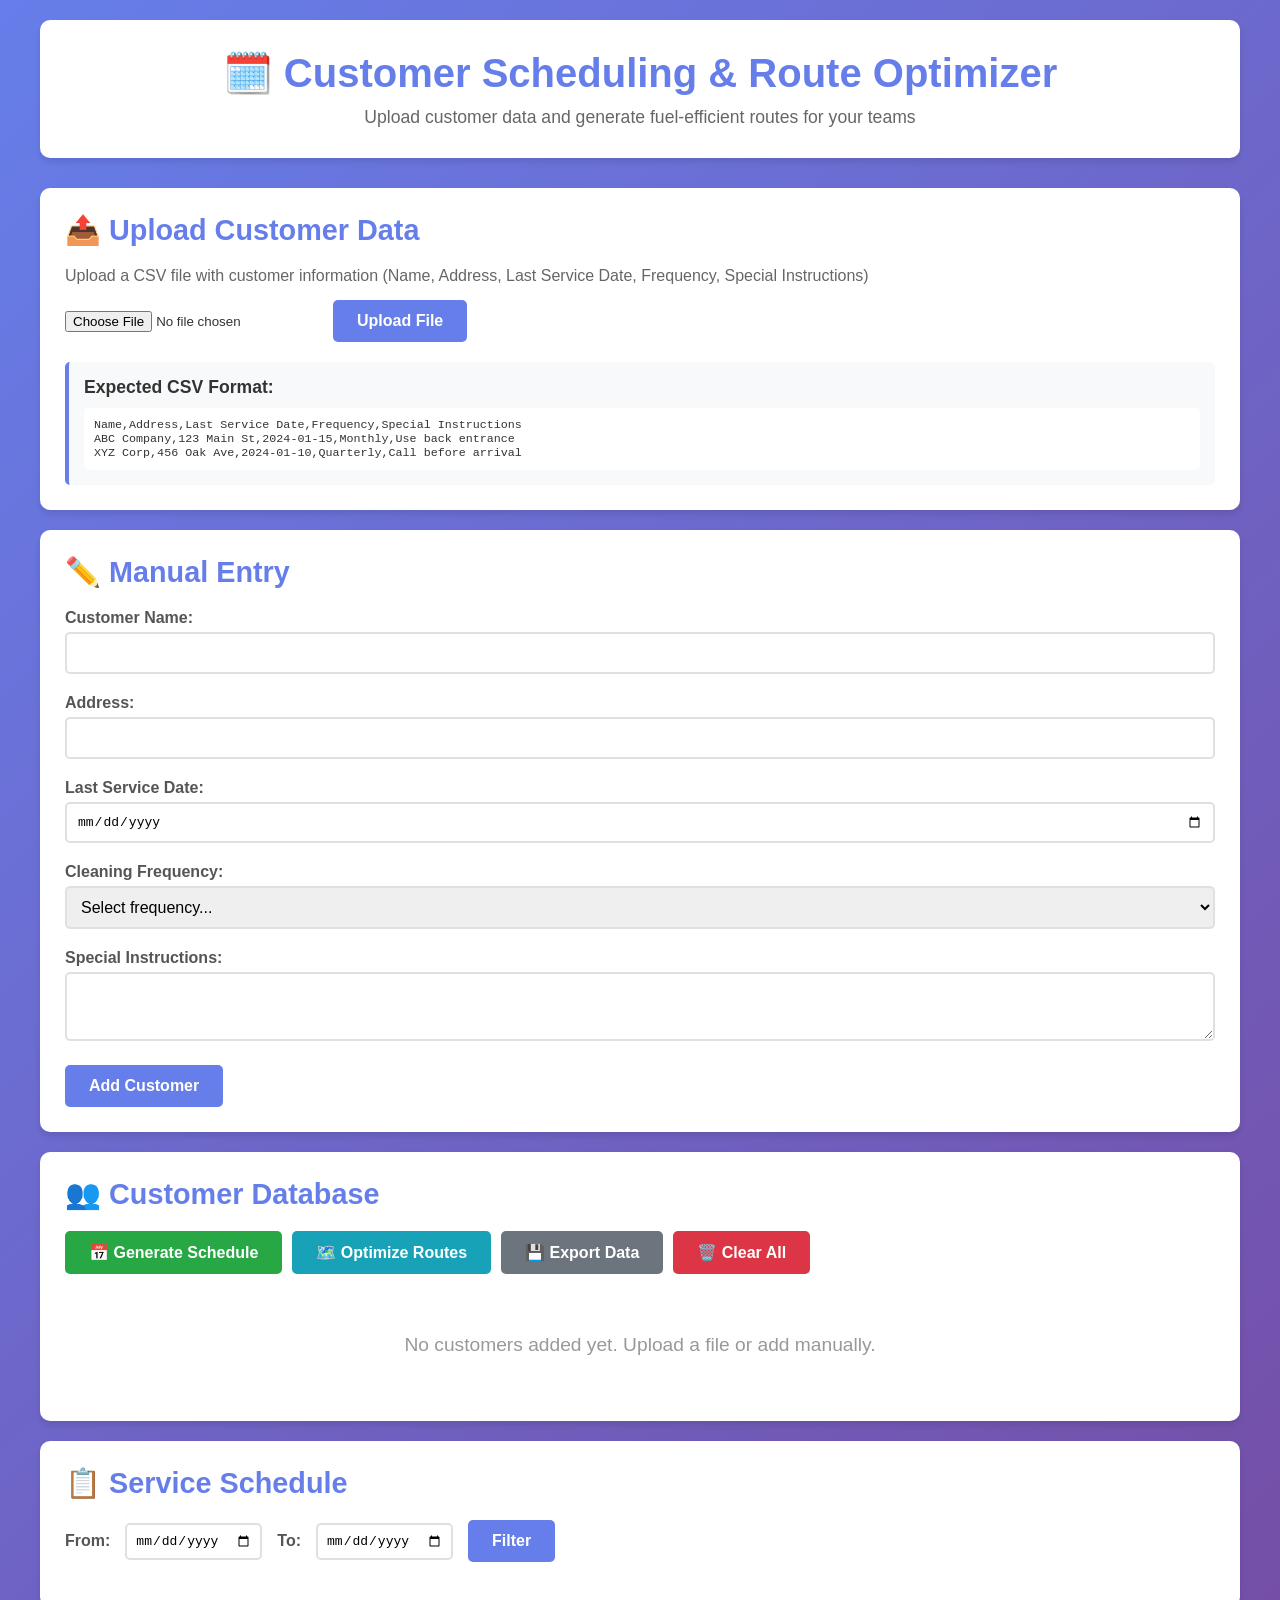
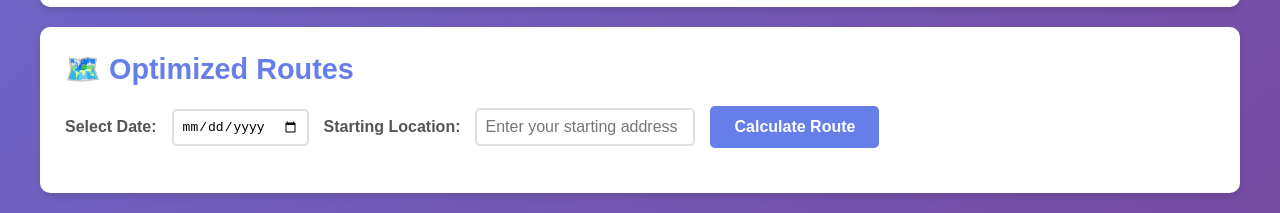
==== index.html @ 5be9d3c0 "Add complete customer scheduling and route optimization application Co-authored-by: 1stn4most <18367" ====
<!DOCTYPE html>
<html lang="en">
<head>
    <meta charset="UTF-8">
    <meta name="viewport" content="width=device-width, initial-scale=1.0">
    <title>Customer Scheduling & Route Optimizer</title>
    <link rel="stylesheet" href="styles.css">
</head>
<body>
    <div class="container">
        <header>
            <h1>🗓️ Customer Scheduling & Route Optimizer</h1>
            <p>Upload customer data and generate fuel-efficient routes for your teams</p>
        </header>

        <div class="main-content">
            <!-- Upload Section -->
            <section class="card upload-section">
                <h2>📤 Upload Customer Data</h2>
                <p class="info-text">Upload a CSV file with customer information (Name, Address, Last Service Date, Frequency, Special Instructions)</p>
                <div class="upload-area">
                    <input type="file" id="fileInput" accept=".csv,.xlsx" />
                    <button id="uploadBtn" class="btn btn-primary">Upload File</button>
                    <span id="fileName" class="file-name"></span>
                </div>
                <div class="sample-format">
                    <h3>Expected CSV Format:</h3>
                    <pre>Name,Address,Last Service Date,Frequency,Special Instructions
ABC Company,123 Main St,2024-01-15,Monthly,Use back entrance
XYZ Corp,456 Oak Ave,2024-01-10,Quarterly,Call before arrival</pre>
                </div>
            </section>

            <!-- Manual Entry Section -->
            <section class="card manual-entry">
                <h2>✏️ Manual Entry</h2>
                <form id="customerForm">
                    <div class="form-group">
                        <label for="customerName">Customer Name:</label>
                        <input type="text" id="customerName" required>
                    </div>
                    <div class="form-group">
                        <label for="customerAddress">Address:</label>
                        <input type="text" id="customerAddress" required>
                    </div>
                    <div class="form-group">
                        <label for="lastServiceDate">Last Service Date:</label>
                        <input type="date" id="lastServiceDate" required>
                    </div>
                    <div class="form-group">
                        <label for="frequency">Cleaning Frequency:</label>
                        <select id="frequency" required>
                            <option value="">Select frequency...</option>
                            <option value="Weekly">Weekly</option>
                            <option value="Bi-Weekly">Bi-Weekly</option>
                            <option value="Semi-Monthly">Semi-Monthly</option>
                            <option value="Monthly">Monthly</option>
                            <option value="Quarterly">Quarterly</option>
                            <option value="Semi-Annually">Semi-Annually</option>
                            <option value="Annually">Annually</option>
                        </select>
                    </div>
                    <div class="form-group">
                        <label for="specialInstructions">Special Instructions:</label>
                        <textarea id="specialInstructions" rows="3"></textarea>
                    </div>
                    <button type="submit" class="btn btn-primary">Add Customer</button>
                </form>
            </section>

            <!-- Customer List -->
            <section class="card customer-list">
                <h2>👥 Customer Database</h2>
                <div class="toolbar">
                    <button id="generateScheduleBtn" class="btn btn-success">📅 Generate Schedule</button>
                    <button id="optimizeRouteBtn" class="btn btn-info">🗺️ Optimize Routes</button>
                    <button id="exportBtn" class="btn btn-secondary">💾 Export Data</button>
                    <button id="clearAllBtn" class="btn btn-danger">🗑️ Clear All</button>
                </div>
                <div id="customerTable"></div>
            </section>

            <!-- Schedule View -->
            <section class="card schedule-view" id="scheduleView">
                <h2>📋 Service Schedule</h2>
                <div class="date-filter">
                    <label for="scheduleStartDate">From:</label>
                    <input type="date" id="scheduleStartDate">
                    <label for="scheduleEndDate">To:</label>
                    <input type="date" id="scheduleEndDate">
                    <button id="filterScheduleBtn" class="btn btn-primary">Filter</button>
                </div>
                <div id="scheduleContent"></div>
            </section>

            <!-- Route Optimizer -->
            <section class="card route-view" id="routeView">
                <h2>🗺️ Optimized Routes</h2>
                <div class="route-options">
                    <label for="routeDate">Select Date:</label>
                    <input type="date" id="routeDate">
                    <label for="startLocation">Starting Location:</label>
                    <input type="text" id="startLocation" placeholder="Enter your starting address">
                    <button id="calculateRouteBtn" class="btn btn-primary">Calculate Route</button>
                </div>
                <div id="routeContent"></div>
            </section>
        </div>
    </div>

    <script src="app.js"></script>
</body>
</html>
---- styles.css ----
/* Global Styles */
* {
    margin: 0;
    padding: 0;
    box-sizing: border-box;
}

body {
    font-family: -apple-system, BlinkMacSystemFont, 'Segoe UI', Roboto, 'Helvetica Neue', Arial, sans-serif;
    background: linear-gradient(135deg, #667eea 0%, #764ba2 100%);
    min-height: 100vh;
    padding: 20px;
    color: #333;
}

.container {
    max-width: 1200px;
    margin: 0 auto;
}

header {
    background: white;
    padding: 30px;
    border-radius: 10px;
    box-shadow: 0 4px 6px rgba(0, 0, 0, 0.1);
    margin-bottom: 30px;
    text-align: center;
}

header h1 {
    font-size: 2.5em;
    color: #667eea;
    margin-bottom: 10px;
}

header p {
    color: #666;
    font-size: 1.1em;
}

.main-content {
    display: flex;
    flex-direction: column;
    gap: 20px;
}

.card {
    background: white;
    padding: 25px;
    border-radius: 10px;
    box-shadow: 0 4px 6px rgba(0, 0, 0, 0.1);
}

.card h2 {
    color: #667eea;
    margin-bottom: 20px;
    font-size: 1.8em;
}

/* Upload Section */
.upload-section .info-text {
    color: #666;
    margin-bottom: 15px;
}

.upload-area {
    display: flex;
    align-items: center;
    gap: 15px;
    margin-bottom: 20px;
}

.file-name {
    color: #28a745;
    font-weight: bold;
}

.sample-format {
    background: #f8f9fa;
    padding: 15px;
    border-radius: 5px;
    border-left: 4px solid #667eea;
}

.sample-format h3 {
    margin-bottom: 10px;
    color: #333;
    font-size: 1.1em;
}

.sample-format pre {
    background: white;
    padding: 10px;
    border-radius: 5px;
    overflow-x: auto;
    font-size: 0.9em;
}

/* Form Styles */
.form-group {
    margin-bottom: 20px;
}

.form-group label {
    display: block;
    margin-bottom: 5px;
    font-weight: 600;
    color: #555;
}

.form-group input,
.form-group select,
.form-group textarea {
    width: 100%;
    padding: 10px;
    border: 2px solid #e0e0e0;
    border-radius: 5px;
    font-size: 1em;
    transition: border-color 0.3s;
}

.form-group input:focus,
.form-group select:focus,
.form-group textarea:focus {
    outline: none;
    border-color: #667eea;
}

/* Button Styles */
.btn {
    padding: 12px 24px;
    border: none;
    border-radius: 5px;
    font-size: 1em;
    font-weight: 600;
    cursor: pointer;
    transition: all 0.3s;
}

.btn-primary {
    background: #667eea;
    color: white;
}

.btn-primary:hover {
    background: #5568d3;
}

.btn-success {
    background: #28a745;
    color: white;
}

.btn-success:hover {
    background: #218838;
}

.btn-info {
    background: #17a2b8;
    color: white;
}

.btn-info:hover {
    background: #138496;
}

.btn-secondary {
    background: #6c757d;
    color: white;
}

.btn-secondary:hover {
    background: #5a6268;
}

.btn-danger {
    background: #dc3545;
    color: white;
}

.btn-danger:hover {
    background: #c82333;
}

/* Toolbar */
.toolbar {
    display: flex;
    gap: 10px;
    margin-bottom: 20px;
    flex-wrap: wrap;
}

/* Table Styles */
.customer-table {
    width: 100%;
    border-collapse: collapse;
    margin-top: 20px;
}

.customer-table th,
.customer-table td {
    padding: 12px;
    text-align: left;
    border-bottom: 1px solid #e0e0e0;
}

.customer-table th {
    background: #f8f9fa;
    font-weight: 600;
    color: #555;
}

.customer-table tr:hover {
    background: #f8f9fa;
}

.action-btn {
    padding: 5px 10px;
    margin: 0 2px;
    font-size: 0.9em;
}

/* Schedule & Route Views */
.date-filter,
.route-options {
    display: flex;
    gap: 15px;
    align-items: center;
    margin-bottom: 20px;
    flex-wrap: wrap;
}

.date-filter label,
.route-options label {
    font-weight: 600;
    color: #555;
}

.date-filter input,
.route-options input {
    padding: 8px;
    border: 2px solid #e0e0e0;
    border-radius: 5px;
    font-size: 1em;
}

.schedule-day {
    margin-bottom: 25px;
    border-left: 4px solid #667eea;
    padding-left: 15px;
}

.schedule-day h3 {
    color: #667eea;
    margin-bottom: 10px;
}

.schedule-item {
    background: #f8f9fa;
    padding: 15px;
    margin-bottom: 10px;
    border-radius: 5px;
}

.schedule-item h4 {
    color: #333;
    margin-bottom: 5px;
}

.schedule-item p {
    color: #666;
    margin: 5px 0;
    font-size: 0.95em;
}

.route-step {
    background: #f8f9fa;
    padding: 15px;
    margin-bottom: 10px;
    border-radius: 5px;
    border-left: 4px solid #17a2b8;
}

.route-step .step-number {
    background: #17a2b8;
    color: white;
    padding: 5px 10px;
    border-radius: 50%;
    display: inline-block;
    margin-right: 10px;
    font-weight: bold;
}

.route-summary {
    background: #d4edda;
    padding: 15px;
    border-radius: 5px;
    margin-bottom: 20px;
    border-left: 4px solid #28a745;
}

.route-summary h3 {
    color: #155724;
    margin-bottom: 10px;
}

.empty-state {
    text-align: center;
    padding: 40px;
    color: #999;
}

.empty-state p {
    font-size: 1.2em;
}

/* Responsive Design */
@media (max-width: 768px) {
    header h1 {
        font-size: 1.8em;
    }

    .upload-area {
        flex-direction: column;
        align-items: stretch;
    }

    .toolbar {
        flex-direction: column;
    }

    .date-filter,
    .route-options {
        flex-direction: column;
        align-items: stretch;
    }

    .customer-table {
        font-size: 0.9em;
    }

    .customer-table th,
    .customer-table td {
        padding: 8px;
    }
}

/* Status badges */
.status-badge {
    padding: 4px 8px;
    border-radius: 12px;
    font-size: 0.85em;
    font-weight: 600;
}

.status-due {
    background: #fff3cd;
    color: #856404;
}

.status-overdue {
    background: #f8d7da;
    color: #721c24;
}

.status-scheduled {
    background: #d1ecf1;
    color: #0c5460;
}

.status-current {
    background: #d4edda;
    color: #155724;
}
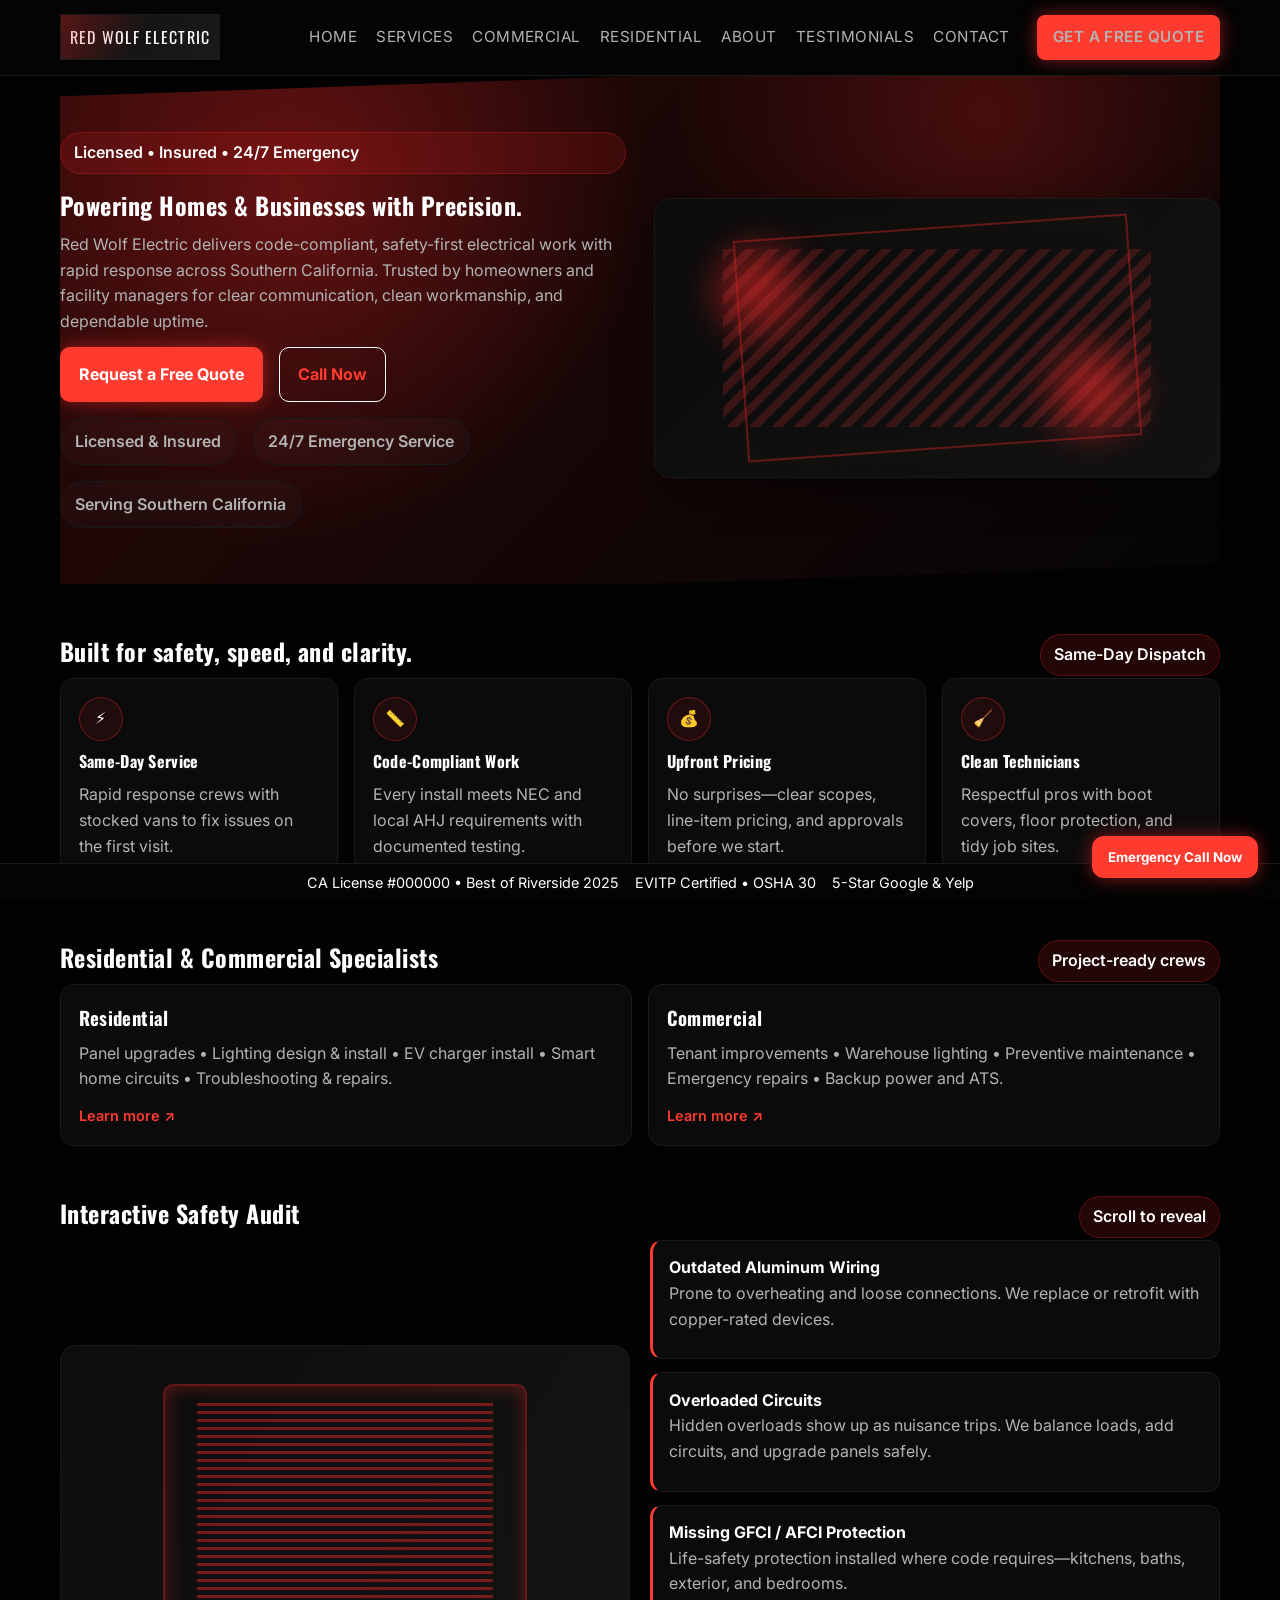
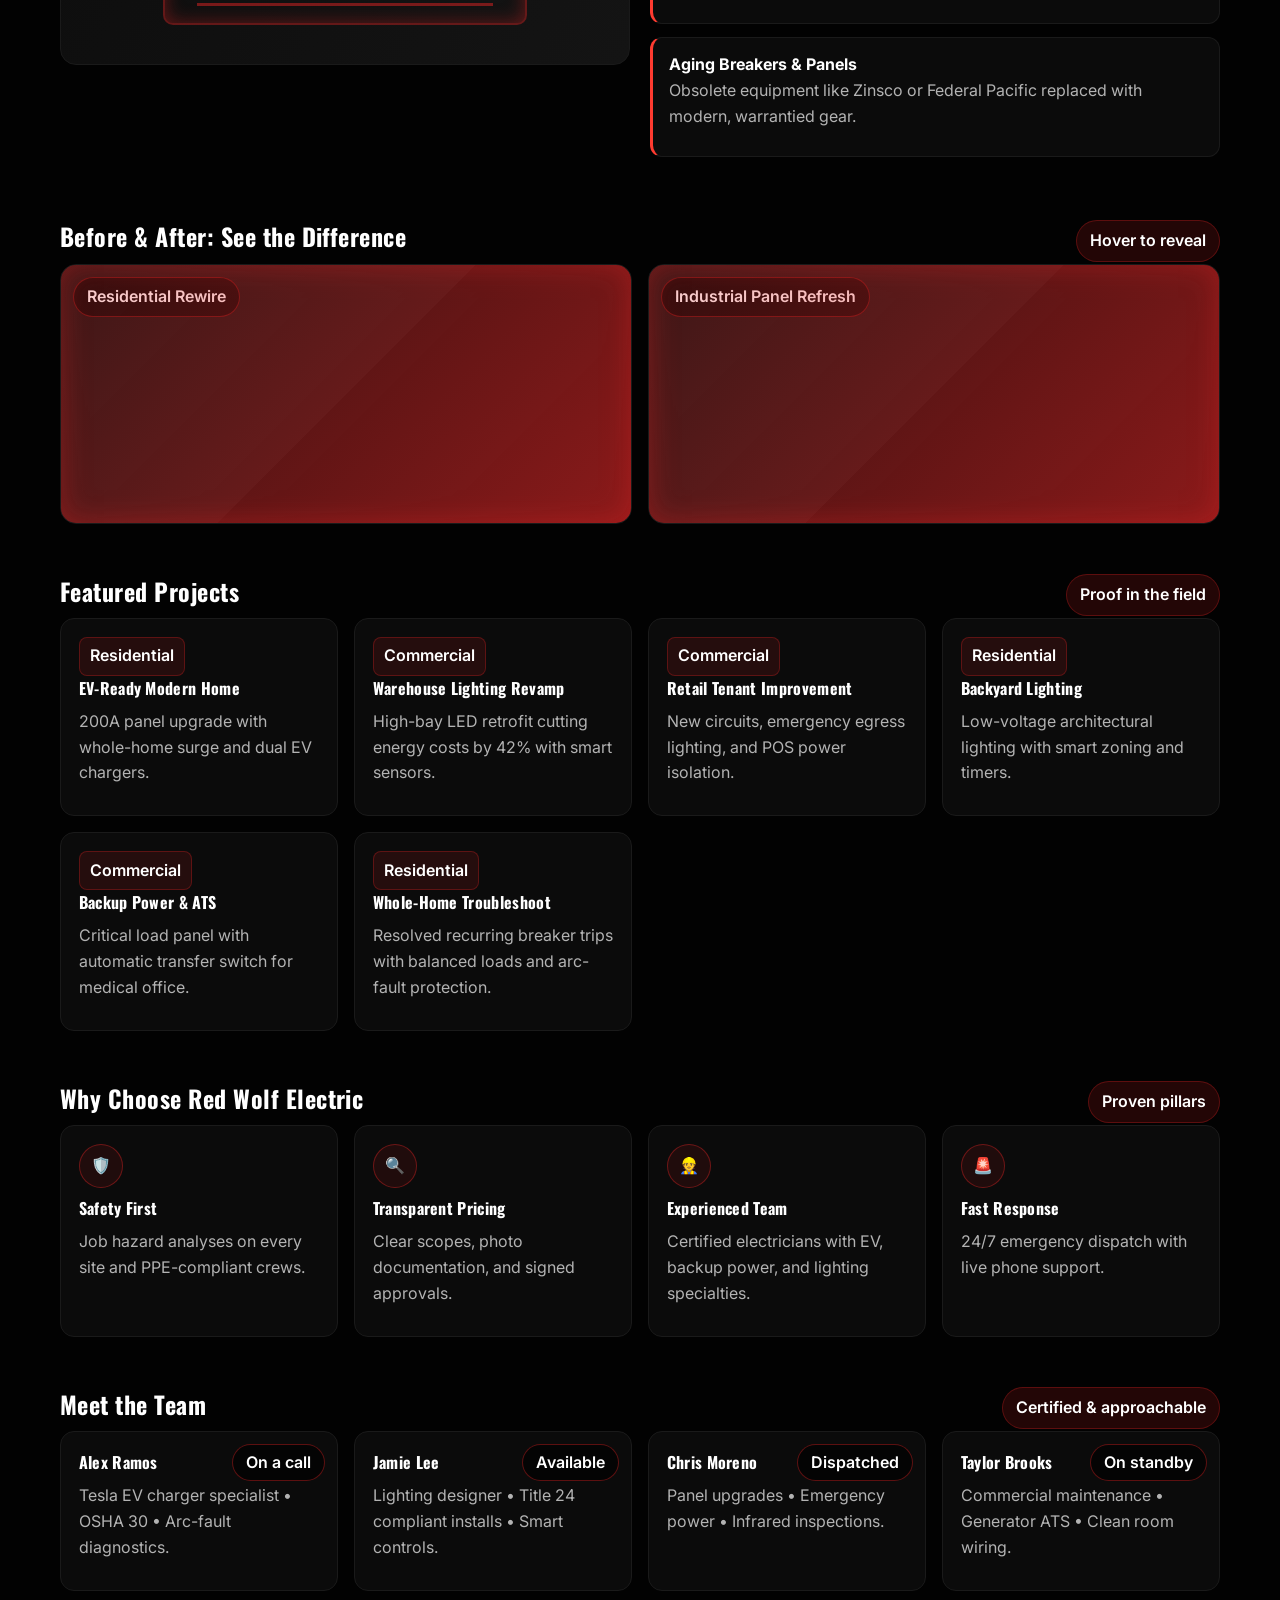
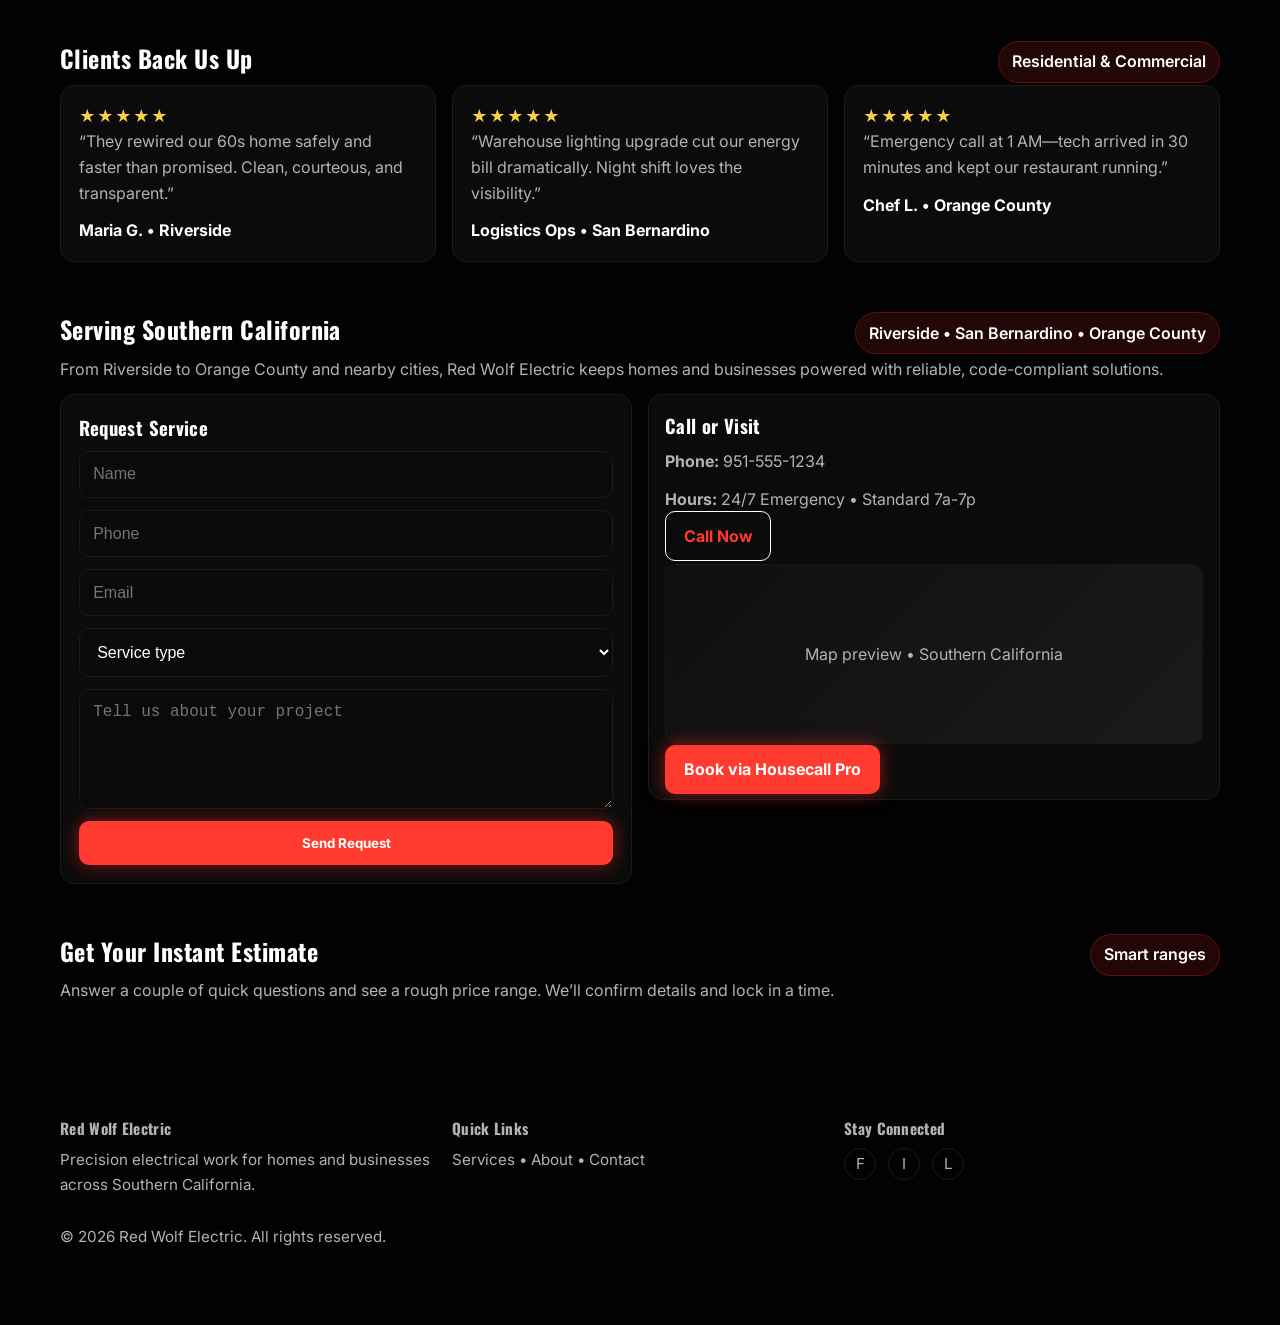
==== commit 866e5cea: "add red wolf electric landing page Co-authored-by: 1stn4most <183675462+1stn4most@users.noreply.gith" ====
--- a/index.html
+++ b/index.html
@@ -1,113 +1,920 @@
-<!DOCTYPE html>
+<!doctype html>
 <html lang="en">
 <head>
-    <meta charset="UTF-8">
-    <meta name="viewport" content="width=device-width, initial-scale=1.0">
-    <title>Customer Scheduling & Route Optimizer</title>
-    <link rel="stylesheet" href="styles.css">
+  <meta charset="UTF-8">
+  <meta name="viewport" content="width=device-width, initial-scale=1.0">
+  <title>Red Wolf Electric | Southern California Electrical Services</title>
+  <link rel="preconnect" href="https://fonts.googleapis.com">
+  <link rel="preconnect" href="https://fonts.gstatic.com" crossorigin>
+  <link href="https://fonts.googleapis.com/css2?family=Oswald:wght@500;600;700&family=Inter:wght@400;500;600&display=swap" rel="stylesheet">
+  <style>
+    /* Root theme */
+    :root {
+      --color-bg: #050505;
+      --color-primary: #e02424;
+      --color-light: #ffffff;
+      --color-muted: #b3b3b3;
+      --color-panel: #0d0d0d;
+      --color-border: #1a1a1a;
+      --glow: 0 0 18px rgba(224, 36, 36, 0.6);
+    }
+    :root.emergency {
+      --color-bg: #020202;
+      --color-primary: #ff3b30;
+      --color-panel: #0b0b0b;
+    }
+    * { box-sizing: border-box; }
+    body {
+      margin: 0;
+      font-family: 'Inter', system-ui, -apple-system, sans-serif;
+      background: var(--color-bg);
+      color: var(--color-light);
+      line-height: 1.6;
+      overflow-x: hidden;
+    }
+    a { color: inherit; text-decoration: none; }
+    img { max-width: 100%; display: block; }
+    .page {
+      max-width: 1200px;
+      margin: 0 auto;
+      padding: 0 1.25rem 4rem;
+    }
+    h1, h2, h3, h4 { font-family: 'Oswald', 'Inter', sans-serif; letter-spacing: 0.02em; margin: 0 0 0.5rem; }
+    p { margin: 0 0 0.75rem; color: var(--color-muted); }
+    button, .btn {
+      border: none;
+      font-family: 'Inter', sans-serif;
+      cursor: pointer;
+      transition: transform 0.2s ease, box-shadow 0.2s ease, background 0.2s ease, color 0.2s ease;
+    }
+    /* Sticky nav */
+    nav {
+      position: sticky;
+      top: 0;
+      z-index: 999;
+      background: rgba(5, 5, 5, 0.9);
+      backdrop-filter: blur(6px);
+      border-bottom: 1px solid var(--color-border);
+    }
+    .nav-inner {
+      max-width: 1200px;
+      margin: 0 auto;
+      padding: 0.9rem 1.25rem;
+      display: flex;
+      align-items: center;
+      gap: 1rem;
+    }
+    .logo {
+      width: 160px;
+      height: 46px;
+      background: linear-gradient(135deg, #0f0f0f, #1b1b1b);
+      border: 1px solid var(--color-border);
+      display: flex;
+      align-items: center;
+      justify-content: center;
+      color: var(--color-light);
+      font-family: 'Oswald', sans-serif;
+      letter-spacing: 0.08em;
+      text-transform: uppercase;
+      position: relative;
+      overflow: hidden;
+    }
+    .logo::before {
+      content: '';
+      position: absolute;
+      inset: 0;
+      background: linear-gradient(120deg, rgba(224,36,36,0.35), transparent 50%);
+    }
+    .nav-links {
+      display: flex;
+      align-items: center;
+      gap: 1.2rem;
+      margin-left: auto;
+      font-size: 0.95rem;
+      text-transform: uppercase;
+      letter-spacing: 0.03em;
+    }
+    .nav-links a { color: var(--color-muted); }
+    .nav-links a:hover { color: var(--color-light); }
+    .nav-cta {
+      margin-left: 0.5rem;
+      padding: 0.65rem 1rem;
+      background: var(--color-primary);
+      color: var(--color-light);
+      border-radius: 8px;
+      box-shadow: var(--glow);
+      font-weight: 600;
+    }
+    .nav-cta:hover { transform: translateY(-2px); }
+    /* Hero */
+    .hero {
+      position: relative;
+      padding: 3.5rem 0 2.5rem;
+      overflow: hidden;
+    }
+    .hero::before {
+      content: '';
+      position: absolute;
+      inset: 0;
+      background: radial-gradient(circle at 20% 20%, rgba(224,36,36,0.35), transparent 35%),
+                  radial-gradient(circle at 80% 10%, rgba(224,36,36,0.25), transparent 30%),
+                  linear-gradient(135deg, rgba(224,36,36,0.18), rgba(5,5,5,0.9));
+      pointer-events: none;
+      transform: skewY(-2deg);
+    }
+    .hero-grid {
+      position: relative;
+      display: grid;
+      grid-template-columns: repeat(auto-fit, minmax(280px, 1fr));
+      gap: 1.8rem;
+      align-items: center;
+    }
+    .badge-row {
+      display: flex;
+      gap: 1rem;
+      flex-wrap: wrap;
+      margin: 1rem 0;
+      color: var(--color-muted);
+      font-weight: 600;
+    }
+    .badge {
+      border: 1px solid var(--color-border);
+      padding: 0.6rem 0.9rem;
+      border-radius: 999px;
+      background: rgba(255,255,255,0.02);
+    }
+    .cta-row { display: flex; gap: 1rem; flex-wrap: wrap; align-items: center; }
+    .btn-primary {
+      background: var(--color-primary);
+      color: var(--color-light);
+      padding: 0.9rem 1.2rem;
+      border-radius: 10px;
+      font-weight: 700;
+      box-shadow: var(--glow);
+    }
+    .btn-outline {
+      padding: 0.88rem 1.1rem;
+      border: 1px solid var(--color-light);
+      background: transparent;
+      color: var(--color-primary);
+      font-weight: 700;
+      border-radius: 10px;
+    }
+    .btn-primary:hover, .btn-outline:hover { transform: translateY(-2px); }
+    .hero-visual {
+      position: relative;
+      background: linear-gradient(135deg, #0b0b0b, #121212);
+      border: 1px solid var(--color-border);
+      border-radius: 16px;
+      padding: 1rem;
+      overflow: hidden;
+      box-shadow: 0 12px 40px rgba(0,0,0,0.45);
+      min-height: 280px;
+    }
+    .hero-visual::after {
+      content: '';
+      position: absolute;
+      inset: 10% 15%;
+      border: 2px solid rgba(224,36,36,0.4);
+      filter: drop-shadow(0 0 12px rgba(224,36,36,0.5));
+      transform: rotate(-4deg);
+    }
+    .hero-visual .shape {
+      position: absolute;
+      width: 140px;
+      height: 140px;
+      background: radial-gradient(circle, rgba(224,36,36,0.7), transparent 65%);
+      filter: blur(12px);
+    }
+    .shape.one { top: 8%; left: 6%; }
+    .shape.two { bottom: 6%; right: 10%; }
+    .hero-visual .lines {
+      position: absolute;
+      inset: 18% 12%;
+      background: repeating-linear-gradient(135deg, rgba(224,36,36,0.2) 0 8px, transparent 8px 16px);
+      mix-blend-mode: screen;
+      transform: translateZ(0);
+    }
+    /* Key benefits */
+    .section {
+      margin: 3rem 0;
+    }
+    .section-header {
+      display: flex;
+      justify-content: space-between;
+      align-items: center;
+      gap: 1rem;
+      flex-wrap: wrap;
+    }
+    .pill {
+      background: rgba(224,36,36,0.15);
+      color: var(--color-light);
+      padding: 0.45rem 0.8rem;
+      border-radius: 999px;
+      font-weight: 600;
+      border: 1px solid rgba(224,36,36,0.3);
+    }
+    .grid {
+      display: grid;
+      gap: 1rem;
+    }
+    .grid.cols-4 { grid-template-columns: repeat(auto-fit, minmax(200px, 1fr)); }
+    .grid.cols-3 { grid-template-columns: repeat(auto-fit, minmax(240px, 1fr)); }
+    .card {
+      background: var(--color-panel);
+      border: 1px solid var(--color-border);
+      border-radius: 14px;
+      padding: 1.1rem;
+      position: relative;
+      overflow: hidden;
+      transition: transform 0.2s ease, border-color 0.2s ease, box-shadow 0.2s ease;
+    }
+    .card:hover { transform: translateY(-4px); border-color: rgba(224,36,36,0.4); box-shadow: var(--glow); }
+    .icon-circle {
+      width: 44px;
+      height: 44px;
+      border-radius: 50%;
+      border: 1px solid rgba(224,36,36,0.4);
+      display: inline-flex;
+      align-items: center;
+      justify-content: center;
+      background: rgba(224,36,36,0.1);
+      margin-bottom: 0.5rem;
+    }
+    /* Services columns */
+    .columns {
+      display: grid;
+      grid-template-columns: repeat(auto-fit, minmax(280px, 1fr));
+      gap: 1rem;
+    }
+    .service-card h3 { color: var(--color-light); }
+    .micro {
+      font-size: 0.9rem;
+      color: var(--color-primary);
+      font-weight: 600;
+    }
+    /* Safety scrollytelling */
+    .safety-wrap {
+      display: grid;
+      grid-template-columns: repeat(auto-fit, minmax(280px, 1fr));
+      gap: 1.2rem;
+      align-items: center;
+    }
+    .panel-visual {
+      position: relative;
+      height: 320px;
+      border-radius: 16px;
+      background: linear-gradient(120deg, #0d0d0d, #141414);
+      border: 1px solid var(--color-border);
+      overflow: hidden;
+      transform: translateX(-40px);
+      opacity: 0;
+      transition: transform 0.6s ease, opacity 0.6s ease;
+    }
+    .panel-visual.active { transform: translateX(0); opacity: 1; }
+    .panel-visual::before {
+      content: '';
+      position: absolute;
+      inset: 12% 18%;
+      border: 2px solid rgba(224,36,36,0.4);
+      box-shadow: inset 0 0 18px rgba(224,36,36,0.4);
+      border-radius: 10px;
+    }
+    .panel-visual .wires {
+      position: absolute;
+      inset: 18% 24%;
+      background: repeating-linear-gradient(0deg, rgba(224,36,36,0.5) 0 3px, transparent 3px 8px);
+      filter: blur(0.3px);
+    }
+    .hazard {
+      background: var(--color-panel);
+      border: 1px solid var(--color-border);
+      border-left: 3px solid var(--color-primary);
+      padding: 0.9rem 1rem;
+      border-radius: 12px;
+      margin-bottom: 0.8rem;
+      transform: translateX(30px);
+      opacity: 0;
+      transition: transform 0.5s ease, opacity 0.5s ease;
+    }
+    .hazard.active { transform: translateX(0); opacity: 1; }
+    /* Before / After masks */
+    .before-after {
+      position: relative;
+      overflow: hidden;
+      border-radius: 16px;
+      border: 1px solid var(--color-border);
+      min-height: 260px;
+      background: linear-gradient(135deg, #151515 50%, #0c0c0c 50%);
+    }
+    .before-after .label {
+      position: absolute;
+      top: 12px;
+      left: 12px;
+      background: rgba(0,0,0,0.6);
+      padding: 0.4rem 0.8rem;
+      border-radius: 999px;
+      font-weight: 600;
+      border: 1px solid rgba(224,36,36,0.4);
+    }
+    .before-after .after {
+      position: absolute;
+      inset: 0;
+      background: linear-gradient(135deg, rgba(224,36,36,0.2), rgba(224,36,36,0.6)), url('https://images.unsplash.com/photo-1582719478210-2adf5c12e498?auto=format&fit=crop&w=1200&q=60') center/cover;
+      mask-image: linear-gradient(90deg, transparent 0%, transparent var(--reveal, 0%), black var(--reveal, 0%), black 100%);
+      transition: var(--mask-speed, 0.6s) ease;
+      box-shadow: inset 0 0 30px rgba(224,36,36,0.4);
+    }
+    .before-after:hover { box-shadow: var(--glow); }
+    .before-after:hover .after {
+      --reveal: 100%;
+      --mask-speed: 0.9s;
+    }
+    .before-after .after::after {
+      content: '';
+      position: absolute;
+      inset: 0;
+      background: radial-gradient(circle at 70% 20%, rgba(255,255,255,0.15), transparent 45%);
+      opacity: 0;
+      transition: opacity 0.4s ease;
+    }
+    .before-after:hover .after::after { opacity: 1; }
+    /* Projects */
+    .tag {
+      display: inline-block;
+      padding: 0.35rem 0.65rem;
+      border-radius: 8px;
+      background: rgba(224,36,36,0.12);
+      color: var(--color-light);
+      font-weight: 600;
+      border: 1px solid rgba(224,36,36,0.3);
+    }
+    /* Testimonials */
+    .stars { color: #f7d046; letter-spacing: 1px; }
+    /* Contact */
+    form {
+      display: grid;
+      gap: 0.75rem;
+    }
+    input, select, textarea {
+      width: 100%;
+      padding: 0.85rem;
+      border-radius: 10px;
+      border: 1px solid var(--color-border);
+      background: #0a0a0a;
+      color: var(--color-light);
+      font-size: 1rem;
+    }
+    textarea { min-height: 120px; }
+    .contact-grid {
+      display: grid;
+      grid-template-columns: repeat(auto-fit, minmax(280px, 1fr));
+      gap: 1rem;
+      align-items: start;
+    }
+    .info-block {
+      background: var(--color-panel);
+      border: 1px solid var(--color-border);
+      border-radius: 14px;
+      padding: 1rem;
+    }
+    .map {
+      margin-top: 0.9rem;
+      height: 180px;
+      border-radius: 12px;
+      background: linear-gradient(135deg, #0f0f0f, #1a1a1a);
+      border: 1px dashed var(--color-border);
+      display: grid;
+      place-items: center;
+      color: var(--color-muted);
+    }
+    /* Meet the team */
+    .bento {
+      display: grid;
+      grid-template-columns: repeat(auto-fit, minmax(240px, 1fr));
+      gap: 1rem;
+    }
+    .team-card {
+      position: relative;
+      overflow: hidden;
+    }
+    .kinetic {
+      display: inline-block;
+      transition: transform 0.2s ease;
+    }
+    .team-card:hover .kinetic { transform: translateY(-3px) skewX(-4deg); color: var(--color-primary); }
+    .status {
+      position: absolute;
+      top: 12px;
+      right: 12px;
+      background: rgba(0,0,0,0.6);
+      padding: 0.3rem 0.8rem;
+      border-radius: 999px;
+      border: 1px solid rgba(224,36,36,0.4);
+      font-weight: 600;
+    }
+    /* Floating quote tool */
+    .quote-widget {
+      position: fixed;
+      bottom: 22px;
+      right: 22px;
+      z-index: 998;
+    }
+    .quote-button {
+      background: var(--color-primary);
+      color: var(--color-light);
+      padding: 0.8rem 1rem;
+      border-radius: 12px;
+      box-shadow: var(--glow);
+      font-weight: 700;
+      display: inline-flex;
+      align-items: center;
+      gap: 0.4rem;
+    }
+    .quote-panel {
+      margin-top: 0.75rem;
+      width: 320px;
+      background: var(--color-panel);
+      border: 1px solid var(--color-border);
+      border-radius: 14px;
+      padding: 1rem;
+      display: none;
+    }
+    .quote-panel.open { display: block; }
+    .range {
+      font-weight: 700;
+      color: var(--color-light);
+      margin-top: 0.5rem;
+    }
+    /* Sticky trust footer */
+    .trust-footer {
+      position: fixed;
+      bottom: 0;
+      left: 0;
+      right: 0;
+      background: rgba(5,5,5,0.94);
+      border-top: 1px solid var(--color-border);
+      padding: 0.4rem 0.8rem;
+      display: flex;
+      justify-content: center;
+      gap: 1rem;
+      flex-wrap: wrap;
+      font-size: 0.9rem;
+      z-index: 997;
+    }
+    /* Footer */
+    footer {
+      margin-top: 3rem;
+      padding: 2rem 0 3rem;
+      color: var(--color-muted);
+      font-size: 0.95rem;
+    }
+    .footer-grid {
+      display: grid;
+      grid-template-columns: repeat(auto-fit, minmax(240px, 1fr));
+      gap: 1rem;
+    }
+    .socials a {
+      display: inline-flex;
+      width: 32px;
+      height: 32px;
+      border-radius: 50%;
+      align-items: center;
+      justify-content: center;
+      border: 1px solid var(--color-border);
+      margin-right: 0.5rem;
+    }
+    .socials a:hover { border-color: var(--color-primary); color: var(--color-primary); box-shadow: var(--glow); }
+    /* Responsive tweaks */
+    @media (max-width: 720px) {
+      .nav-links { display: none; }
+      .hero { padding-top: 2.5rem; }
+      .panel-visual { min-height: 260px; }
+      .trust-footer { font-size: 0.85rem; }
+    }
+    @media (prefers-reduced-motion: reduce) {
+      *, *::before, *::after { transition: none !important; animation: none !important; }
+    }
+  </style>
 </head>
 <body>
-    <div class="container">
-        <header>
-            <h1>🗓️ Customer Scheduling & Route Optimizer</h1>
-            <p>Upload customer data and generate fuel-efficient routes for your teams</p>
-        </header>
-
-        <div class="main-content">
-            <!-- Upload Section -->
-            <section class="card upload-section">
-                <h2>📤 Upload Customer Data</h2>
-                <p class="info-text">Upload a CSV file with customer information (Name, Address, Last Service Date, Frequency, Special Instructions)</p>
-                <div class="upload-area">
-                    <input type="file" id="fileInput" accept=".csv,.xlsx" />
-                    <button id="uploadBtn" class="btn btn-primary">Upload File</button>
-                    <span id="fileName" class="file-name"></span>
-                </div>
-                <div class="sample-format">
-                    <h3>Expected CSV Format:</h3>
-                    <pre>Name,Address,Last Service Date,Frequency,Special Instructions
-ABC Company,123 Main St,2024-01-15,Monthly,Use back entrance
-XYZ Corp,456 Oak Ave,2024-01-10,Quarterly,Call before arrival</pre>
-                </div>
-            </section>
-
-            <!-- Manual Entry Section -->
-            <section class="card manual-entry">
-                <h2>✏️ Manual Entry</h2>
-                <form id="customerForm">
-                    <div class="form-group">
-                        <label for="customerName">Customer Name:</label>
-                        <input type="text" id="customerName" required>
-                    </div>
-                    <div class="form-group">
-                        <label for="customerAddress">Address:</label>
-                        <input type="text" id="customerAddress" required>
-                    </div>
-                    <div class="form-group">
-                        <label for="lastServiceDate">Last Service Date:</label>
-                        <input type="date" id="lastServiceDate" required>
-                    </div>
-                    <div class="form-group">
-                        <label for="frequency">Cleaning Frequency:</label>
-                        <select id="frequency" required>
-                            <option value="">Select frequency...</option>
-                            <option value="Weekly">Weekly</option>
-                            <option value="Bi-Weekly">Bi-Weekly</option>
-                            <option value="Semi-Monthly">Semi-Monthly</option>
-                            <option value="Monthly">Monthly</option>
-                            <option value="Quarterly">Quarterly</option>
-                            <option value="Semi-Annually">Semi-Annually</option>
-                            <option value="Annually">Annually</option>
-                        </select>
-                    </div>
-                    <div class="form-group">
-                        <label for="specialInstructions">Special Instructions:</label>
-                        <textarea id="specialInstructions" rows="3"></textarea>
-                    </div>
-                    <button type="submit" class="btn btn-primary">Add Customer</button>
-                </form>
-            </section>
-
-            <!-- Customer List -->
-            <section class="card customer-list">
-                <h2>👥 Customer Database</h2>
-                <div class="toolbar">
-                    <button id="generateScheduleBtn" class="btn btn-success">📅 Generate Schedule</button>
-                    <button id="optimizeRouteBtn" class="btn btn-info">🗺️ Optimize Routes</button>
-                    <button id="exportBtn" class="btn btn-secondary">💾 Export Data</button>
-                    <button id="clearAllBtn" class="btn btn-danger">🗑️ Clear All</button>
-                </div>
-                <div id="customerTable"></div>
-            </section>
-
-            <!-- Schedule View -->
-            <section class="card schedule-view" id="scheduleView">
-                <h2>📋 Service Schedule</h2>
-                <div class="date-filter">
-                    <label for="scheduleStartDate">From:</label>
-                    <input type="date" id="scheduleStartDate">
-                    <label for="scheduleEndDate">To:</label>
-                    <input type="date" id="scheduleEndDate">
-                    <button id="filterScheduleBtn" class="btn btn-primary">Filter</button>
-                </div>
-                <div id="scheduleContent"></div>
-            </section>
-
-            <!-- Route Optimizer -->
-            <section class="card route-view" id="routeView">
-                <h2>🗺️ Optimized Routes</h2>
-                <div class="route-options">
-                    <label for="routeDate">Select Date:</label>
-                    <input type="date" id="routeDate">
-                    <label for="startLocation">Starting Location:</label>
-                    <input type="text" id="startLocation" placeholder="Enter your starting address">
-                    <button id="calculateRouteBtn" class="btn btn-primary">Calculate Route</button>
-                </div>
-                <div id="routeContent"></div>
-            </section>
-        </div>
+  <!-- Sticky Navigation -->
+  <nav>
+    <div class="nav-inner">
+      <div class="logo" aria-label="Red Wolf Electric logo">Red Wolf Electric</div>
+      <div class="nav-links">
+        <a href="#home">Home</a>
+        <a href="#services">Services</a>
+        <a href="#commercial">Commercial</a>
+        <a href="#residential">Residential</a>
+        <a href="#about">About</a>
+        <a href="#testimonials">Testimonials</a>
+        <a href="#contact">Contact</a>
+        <a class="nav-cta" href="#quote">Get a Free Quote</a>
+      </div>
     </div>
-
-    <script src="app.js"></script>
+  </nav>
+
+  <main class="page">
+    <!-- Hero Section -->
+    <section id="home" class="hero">
+      <div class="hero-grid">
+        <div>
+          <p class="pill">Licensed • Insured • 24/7 Emergency</p>
+          <h1>Powering Homes &amp; Businesses with Precision.</h1>
+          <p>Red Wolf Electric delivers code-compliant, safety-first electrical work with rapid response across Southern California. Trusted by homeowners and facility managers for clear communication, clean workmanship, and dependable uptime.</p>
+          <div class="cta-row">
+            <a class="btn btn-primary" href="#quote">Request a Free Quote</a>
+            <a class="btn btn-outline" href="tel:+19515551234">Call Now</a>
+          </div>
+          <div class="badge-row">
+            <span class="badge">Licensed &amp; Insured</span>
+            <span class="badge">24/7 Emergency Service</span>
+            <span class="badge">Serving Southern California</span>
+          </div>
+        </div>
+        <div class="hero-visual">
+          <div class="shape one"></div>
+          <div class="shape two"></div>
+          <div class="lines"></div>
+        </div>
+      </div>
+    </section>
+
+    <!-- Key benefits strip -->
+    <section class="section" aria-label="Key Benefits">
+      <div class="section-header">
+        <h2>Built for safety, speed, and clarity.</h2>
+        <span class="pill">Same-Day Dispatch</span>
+      </div>
+      <div class="grid cols-4">
+        <div class="card">
+          <div class="icon-circle">⚡</div>
+          <h4>Same-Day Service</h4>
+          <p>Rapid response crews with stocked vans to fix issues on the first visit.</p>
+        </div>
+        <div class="card">
+          <div class="icon-circle">📏</div>
+          <h4>Code-Compliant Work</h4>
+          <p>Every install meets NEC and local AHJ requirements with documented testing.</p>
+        </div>
+        <div class="card">
+          <div class="icon-circle">💰</div>
+          <h4>Upfront Pricing</h4>
+          <p>No surprises—clear scopes, line-item pricing, and approvals before we start.</p>
+        </div>
+        <div class="card">
+          <div class="icon-circle">🧹</div>
+          <h4>Clean Technicians</h4>
+          <p>Respectful pros with boot covers, floor protection, and tidy job sites.</p>
+        </div>
+      </div>
+    </section>
+
+    <!-- Services overview -->
+    <section id="services" class="section">
+      <div class="section-header">
+        <h2>Residential &amp; Commercial Specialists</h2>
+        <span class="pill">Project-ready crews</span>
+      </div>
+      <div class="columns">
+        <div id="residential" class="card service-card">
+          <h3>Residential</h3>
+          <p>Panel upgrades • Lighting design &amp; install • EV charger install • Smart home circuits • Troubleshooting &amp; repairs.</p>
+          <div class="micro">Learn more ↗</div>
+        </div>
+        <div id="commercial" class="card service-card">
+          <h3>Commercial</h3>
+          <p>Tenant improvements • Warehouse lighting • Preventive maintenance • Emergency repairs • Backup power and ATS.</p>
+          <div class="micro">Learn more ↗</div>
+        </div>
+      </div>
+    </section>
+
+    <!-- Safety Audit Scrollytelling -->
+    <section class="section" aria-label="Safety Audit">
+      <div class="section-header">
+        <h2>Interactive Safety Audit</h2>
+        <span class="pill">Scroll to reveal</span>
+      </div>
+      <div class="safety-wrap">
+        <div class="panel-visual" aria-hidden="true">
+          <div class="wires"></div>
+        </div>
+        <div>
+          <div class="hazard">
+            <strong>Outdated Aluminum Wiring</strong>
+            <p>Prone to overheating and loose connections. We replace or retrofit with copper-rated devices.</p>
+          </div>
+          <div class="hazard">
+            <strong>Overloaded Circuits</strong>
+            <p>Hidden overloads show up as nuisance trips. We balance loads, add circuits, and upgrade panels safely.</p>
+          </div>
+          <div class="hazard">
+            <strong>Missing GFCI / AFCI Protection</strong>
+            <p>Life-safety protection installed where code requires—kitchens, baths, exterior, and bedrooms.</p>
+          </div>
+          <div class="hazard">
+            <strong>Aging Breakers &amp; Panels</strong>
+            <p>Obsolete equipment like Zinsco or Federal Pacific replaced with modern, warrantied gear.</p>
+          </div>
+        </div>
+      </div>
+    </section>
+
+    <!-- Before & After -->
+    <section class="section">
+      <div class="section-header">
+        <h2>Before &amp; After: See the Difference</h2>
+        <span class="pill">Hover to reveal</span>
+      </div>
+      <div class="columns">
+        <div class="before-after">
+          <div class="label">Residential Rewire</div>
+          <div class="after" aria-hidden="true"></div>
+        </div>
+        <div class="before-after">
+          <div class="label">Industrial Panel Refresh</div>
+          <div class="after" aria-hidden="true"></div>
+        </div>
+      </div>
+    </section>
+
+    <!-- Featured projects -->
+    <section class="section" id="about">
+      <div class="section-header">
+        <h2>Featured Projects</h2>
+        <span class="pill">Proof in the field</span>
+      </div>
+      <div class="grid cols-3">
+        <div class="card">
+          <div class="tag">Residential</div>
+          <h4>EV-Ready Modern Home</h4>
+          <p>200A panel upgrade with whole-home surge and dual EV chargers.</p>
+        </div>
+        <div class="card">
+          <div class="tag">Commercial</div>
+          <h4>Warehouse Lighting Revamp</h4>
+          <p>High-bay LED retrofit cutting energy costs by 42% with smart sensors.</p>
+        </div>
+        <div class="card">
+          <div class="tag">Commercial</div>
+          <h4>Retail Tenant Improvement</h4>
+          <p>New circuits, emergency egress lighting, and POS power isolation.</p>
+        </div>
+        <div class="card">
+          <div class="tag">Residential</div>
+          <h4>Backyard Lighting</h4>
+          <p>Low-voltage architectural lighting with smart zoning and timers.</p>
+        </div>
+        <div class="card">
+          <div class="tag">Commercial</div>
+          <h4>Backup Power &amp; ATS</h4>
+          <p>Critical load panel with automatic transfer switch for medical office.</p>
+        </div>
+        <div class="card">
+          <div class="tag">Residential</div>
+          <h4>Whole-Home Troubleshoot</h4>
+          <p>Resolved recurring breaker trips with balanced loads and arc-fault protection.</p>
+        </div>
+      </div>
+    </section>
+
+    <!-- Why choose -->
+    <section class="section">
+      <div class="section-header">
+        <h2>Why Choose Red Wolf Electric</h2>
+        <span class="pill">Proven pillars</span>
+      </div>
+      <div class="grid cols-4">
+        <div class="card">
+          <div class="icon-circle">🛡️</div>
+          <h4>Safety First</h4>
+          <p>Job hazard analyses on every site and PPE-compliant crews.</p>
+        </div>
+        <div class="card">
+          <div class="icon-circle">🔍</div>
+          <h4>Transparent Pricing</h4>
+          <p>Clear scopes, photo documentation, and signed approvals.</p>
+        </div>
+        <div class="card">
+          <div class="icon-circle">👷</div>
+          <h4>Experienced Team</h4>
+          <p>Certified electricians with EV, backup power, and lighting specialties.</p>
+        </div>
+        <div class="card">
+          <div class="icon-circle">🚨</div>
+          <h4>Fast Response</h4>
+          <p>24/7 emergency dispatch with live phone support.</p>
+        </div>
+      </div>
+    </section>
+
+    <!-- Meet the team -->
+    <section class="section">
+      <div class="section-header">
+        <h2>Meet the Team</h2>
+        <span class="pill">Certified &amp; approachable</span>
+      </div>
+      <div class="bento">
+        <div class="card team-card">
+          <div class="status" data-status>On a call</div>
+          <h4><span class="kinetic">Alex Ramos</span></h4>
+          <p>Tesla EV charger specialist • OSHA 30 • Arc-fault diagnostics.</p>
+        </div>
+        <div class="card team-card">
+          <div class="status" data-status>Available</div>
+          <h4><span class="kinetic">Jamie Lee</span></h4>
+          <p>Lighting designer • Title 24 compliant installs • Smart controls.</p>
+        </div>
+        <div class="card team-card">
+          <div class="status" data-status>Dispatched</div>
+          <h4><span class="kinetic">Chris Moreno</span></h4>
+          <p>Panel upgrades • Emergency power • Infrared inspections.</p>
+        </div>
+        <div class="card team-card">
+          <div class="status" data-status>On standby</div>
+          <h4><span class="kinetic">Taylor Brooks</span></h4>
+          <p>Commercial maintenance • Generator ATS • Clean room wiring.</p>
+        </div>
+      </div>
+    </section>
+
+    <!-- Testimonials -->
+    <section id="testimonials" class="section">
+      <div class="section-header">
+        <h2>Clients Back Us Up</h2>
+        <span class="pill">Residential &amp; Commercial</span>
+      </div>
+      <div class="grid cols-3">
+        <div class="card">
+          <div class="stars">★★★★★</div>
+          <p>“They rewired our 60s home safely and faster than promised. Clean, courteous, and transparent.”</p>
+          <strong>Maria G. • Riverside</strong>
+        </div>
+        <div class="card">
+          <div class="stars">★★★★★</div>
+          <p>“Warehouse lighting upgrade cut our energy bill dramatically. Night shift loves the visibility.”</p>
+          <strong>Logistics Ops • San Bernardino</strong>
+        </div>
+        <div class="card">
+          <div class="stars">★★★★★</div>
+          <p>“Emergency call at 1 AM—tech arrived in 30 minutes and kept our restaurant running.”</p>
+          <strong>Chef L. • Orange County</strong>
+        </div>
+      </div>
+    </section>
+
+    <!-- Service area & Contact -->
+    <section id="contact" class="section">
+      <div class="section-header">
+        <h2>Serving Southern California</h2>
+        <span class="pill">Riverside • San Bernardino • Orange County</span>
+      </div>
+      <p>From Riverside to Orange County and nearby cities, Red Wolf Electric keeps homes and businesses powered with reliable, code-compliant solutions.</p>
+      <div class="contact-grid">
+        <div class="card">
+          <h3>Request Service</h3>
+          <form id="contact-form">
+            <input type="text" name="name" placeholder="Name" required>
+            <input type="tel" name="phone" placeholder="Phone" required>
+            <input type="email" name="email" placeholder="Email" required>
+            <select name="service">
+              <option>Service type</option>
+              <option>Residential</option>
+              <option>Commercial</option>
+              <option>Emergency</option>
+            </select>
+            <textarea name="message" placeholder="Tell us about your project" required></textarea>
+            <button class="btn btn-primary" type="submit">Send Request</button>
+          </form>
+        </div>
+        <div class="info-block">
+          <h3>Call or Visit</h3>
+          <p><strong>Phone:</strong> <a href="tel:+19515551234">951-555-1234</a></p>
+          <p><strong>Hours:</strong> 24/7 Emergency • Standard 7a-7p</p>
+          <a class="btn btn-outline" href="tel:+19515551234">Call Now</a>
+          <div class="map">Map preview • Southern California</div>
+          <div style="margin-top:0.8rem;">
+            <a class="btn btn-primary" href="https://www.housecallpro.com" target="_blank" rel="noreferrer">Book via Housecall Pro</a>
+          </div>
+        </div>
+      </div>
+    </section>
+
+    <!-- Quote anchor -->
+    <section id="quote" class="section">
+      <div class="section-header">
+        <h2>Get Your Instant Estimate</h2>
+        <span class="pill">Smart ranges</span>
+      </div>
+      <p>Answer a couple of quick questions and see a rough price range. We’ll confirm details and lock in a time.</p>
+    </section>
+  </main>
+
+  <!-- Floating quote tool -->
+  <div class="quote-widget">
+    <button class="quote-button" id="quote-toggle">Estimate Tool</button>
+    <div class="quote-panel" id="quote-panel">
+      <label>
+        Scope:
+        <select id="scope">
+          <option value="panel">Panel Upgrade</option>
+          <option value="lighting">Lighting Install</option>
+          <option value="ev">EV Charger</option>
+          <option value="troubleshoot">Troubleshooting</option>
+        </select>
+      </label>
+      <label>
+        Urgency:
+        <select id="urgency">
+          <option value="standard">Standard</option>
+          <option value="rush">Rush</option>
+          <option value="emergency">Emergency</option>
+        </select>
+      </label>
+      <div class="range" id="range">$0 - $0</div>
+      <p style="color:var(--color-muted); font-size:0.9rem;">Ranges are estimates. We confirm on-site and honor quoted scopes.</p>
+      <button class="btn btn-primary" style="width:100%; margin-top:0.4rem;">Lock in my estimate</button>
+    </div>
+  </div>
+
+  <!-- Sticky trust footer -->
+  <div class="trust-footer">
+    <span>CA License #000000 • Best of Riverside 2025</span>
+    <span>EVITP Certified • OSHA 30</span>
+    <span>5-Star Google &amp; Yelp</span>
+  </div>
+
+  <!-- Footer -->
+  <footer class="page">
+    <div class="footer-grid">
+      <div>
+        <h4>Red Wolf Electric</h4>
+        <p>Precision electrical work for homes and businesses across Southern California.</p>
+      </div>
+      <div>
+        <h4>Quick Links</h4>
+        <p><a href="#services">Services</a> • <a href="#about">About</a> • <a href="#contact">Contact</a></p>
+      </div>
+      <div>
+        <h4>Stay Connected</h4>
+        <div class="socials">
+          <a href="#" aria-label="Facebook">F</a>
+          <a href="#" aria-label="Instagram">I</a>
+          <a href="#" aria-label="LinkedIn">L</a>
+        </div>
+      </div>
+    </div>
+    <p style="margin-top:1rem;">© 2026 Red Wolf Electric. All rights reserved.</p>
+  </footer>
+
+  <script>
+    // IntersectionObserver for scrollytelling reveal
+    const observer = new IntersectionObserver((entries) => {
+      entries.forEach(entry => {
+        if (entry.isIntersecting) entry.target.classList.add('active');
+      });
+    }, { threshold: 0.3 });
+    document.querySelectorAll('.panel-visual, .hazard').forEach(el => observer.observe(el));
+
+    // Floating quote widget behavior
+    const toggle = document.getElementById('quote-toggle');
+    const panel = document.getElementById('quote-panel');
+    toggle.addEventListener('click', () => panel.classList.toggle('open'));
+
+    const scope = document.getElementById('scope');
+    const urgency = document.getElementById('urgency');
+    const range = document.getElementById('range');
+
+    function updateRange() {
+      const base = { panel: [1800, 5200], lighting: [450, 2800], ev: [750, 2200], troubleshoot: [180, 650] }[scope.value];
+      const multiplier = urgency.value === 'rush' ? 1.15 : urgency.value === 'emergency' ? 1.35 : 1;
+      const min = Math.round(base[0] * multiplier);
+      const max = Math.round(base[1] * multiplier);
+      range.textContent = `$${min.toLocaleString()} - $${max.toLocaleString()}`;
+    }
+    scope.addEventListener('change', updateRange);
+    urgency.addEventListener('change', updateRange);
+    updateRange();
+
+    // Emergency dark mode for late-night visitors
+    const hour = new Date().getHours();
+    if (hour < 5 || hour >= 22) {
+      document.documentElement.classList.add('emergency');
+      toggle.textContent = 'Emergency Call Now';
+      toggle.onclick = () => window.location.href = 'tel:+19515551234';
+      panel.style.borderColor = 'rgba(255, 59, 48, 0.5)';
+    }
+
+    // Rotate team statuses for live feel
+    const statuses = ['On a call', 'Available', 'Dispatched', 'On standby'];
+    setInterval(() => {
+      document.querySelectorAll('[data-status]').forEach(el => {
+        const next = statuses[Math.floor(Math.random() * statuses.length)];
+        el.textContent = next;
+      });
+    }, 5000);
+  </script>
 </body>
 </html>
